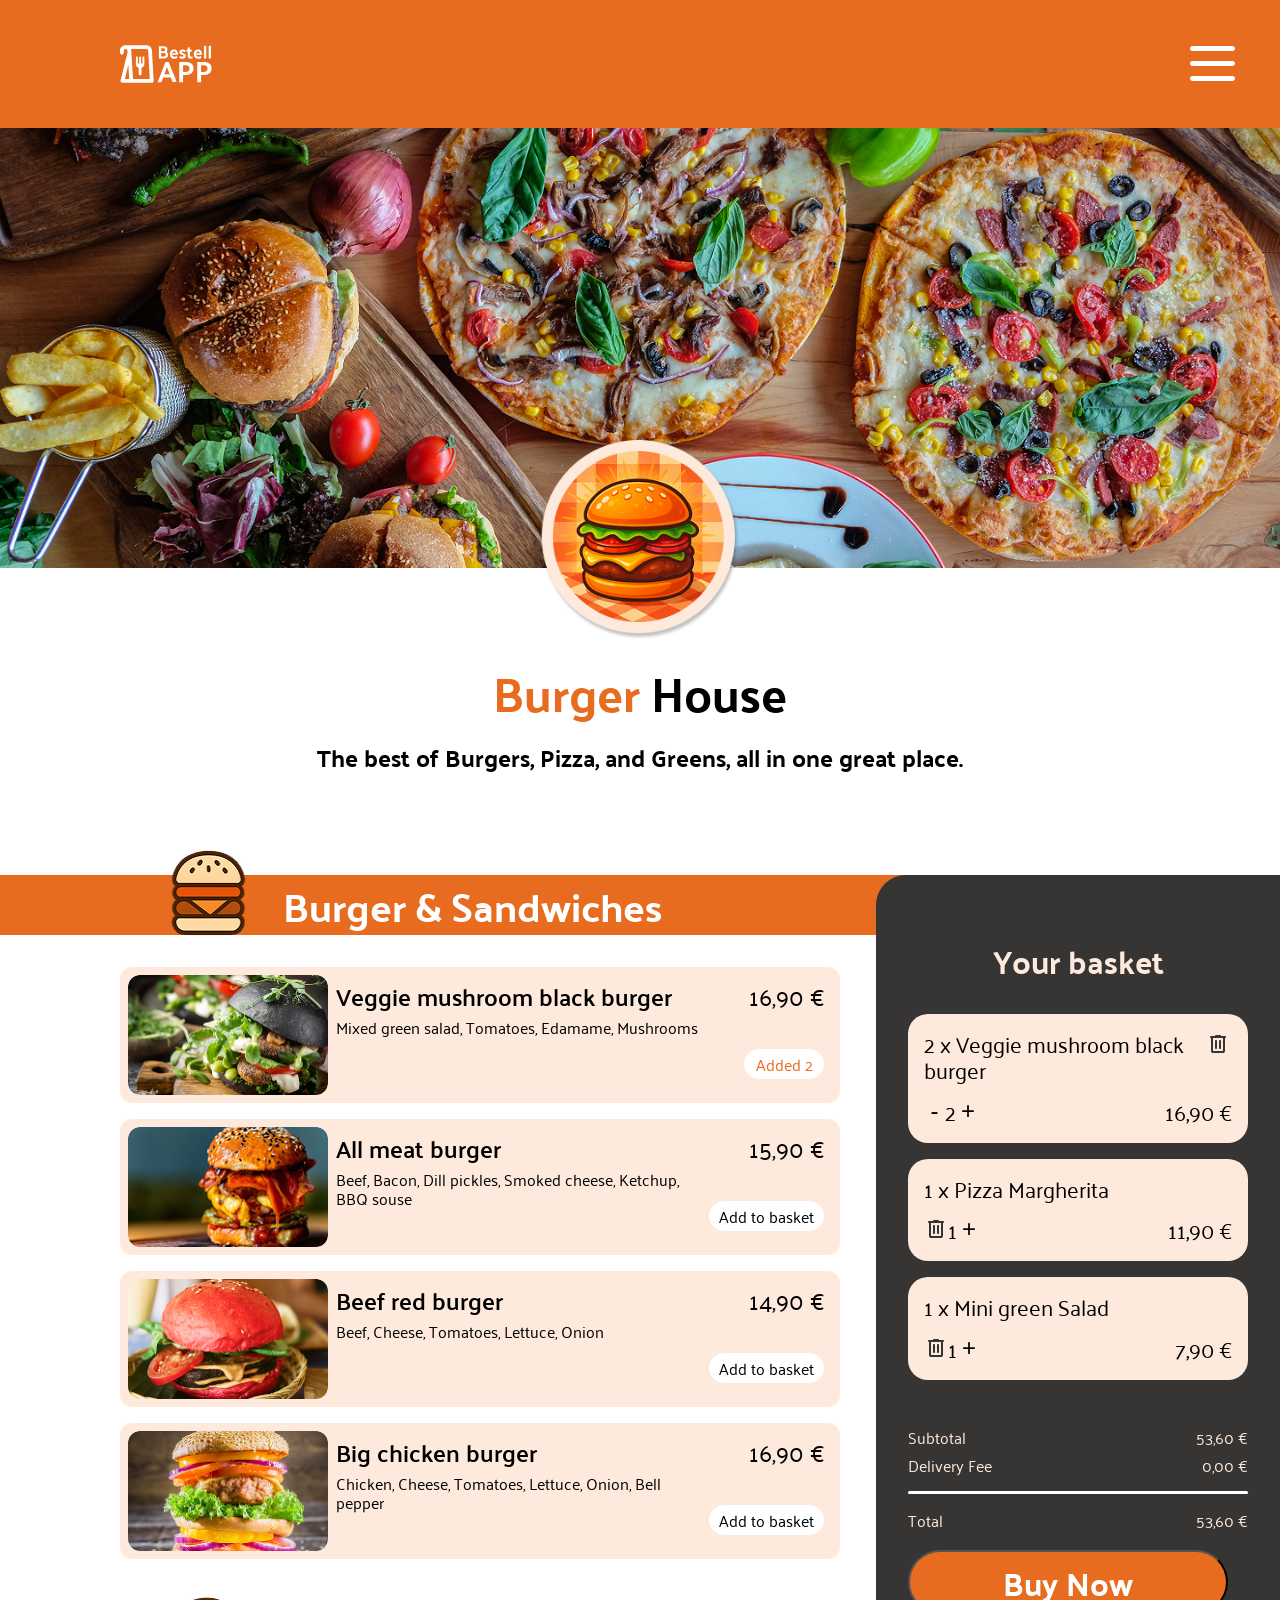
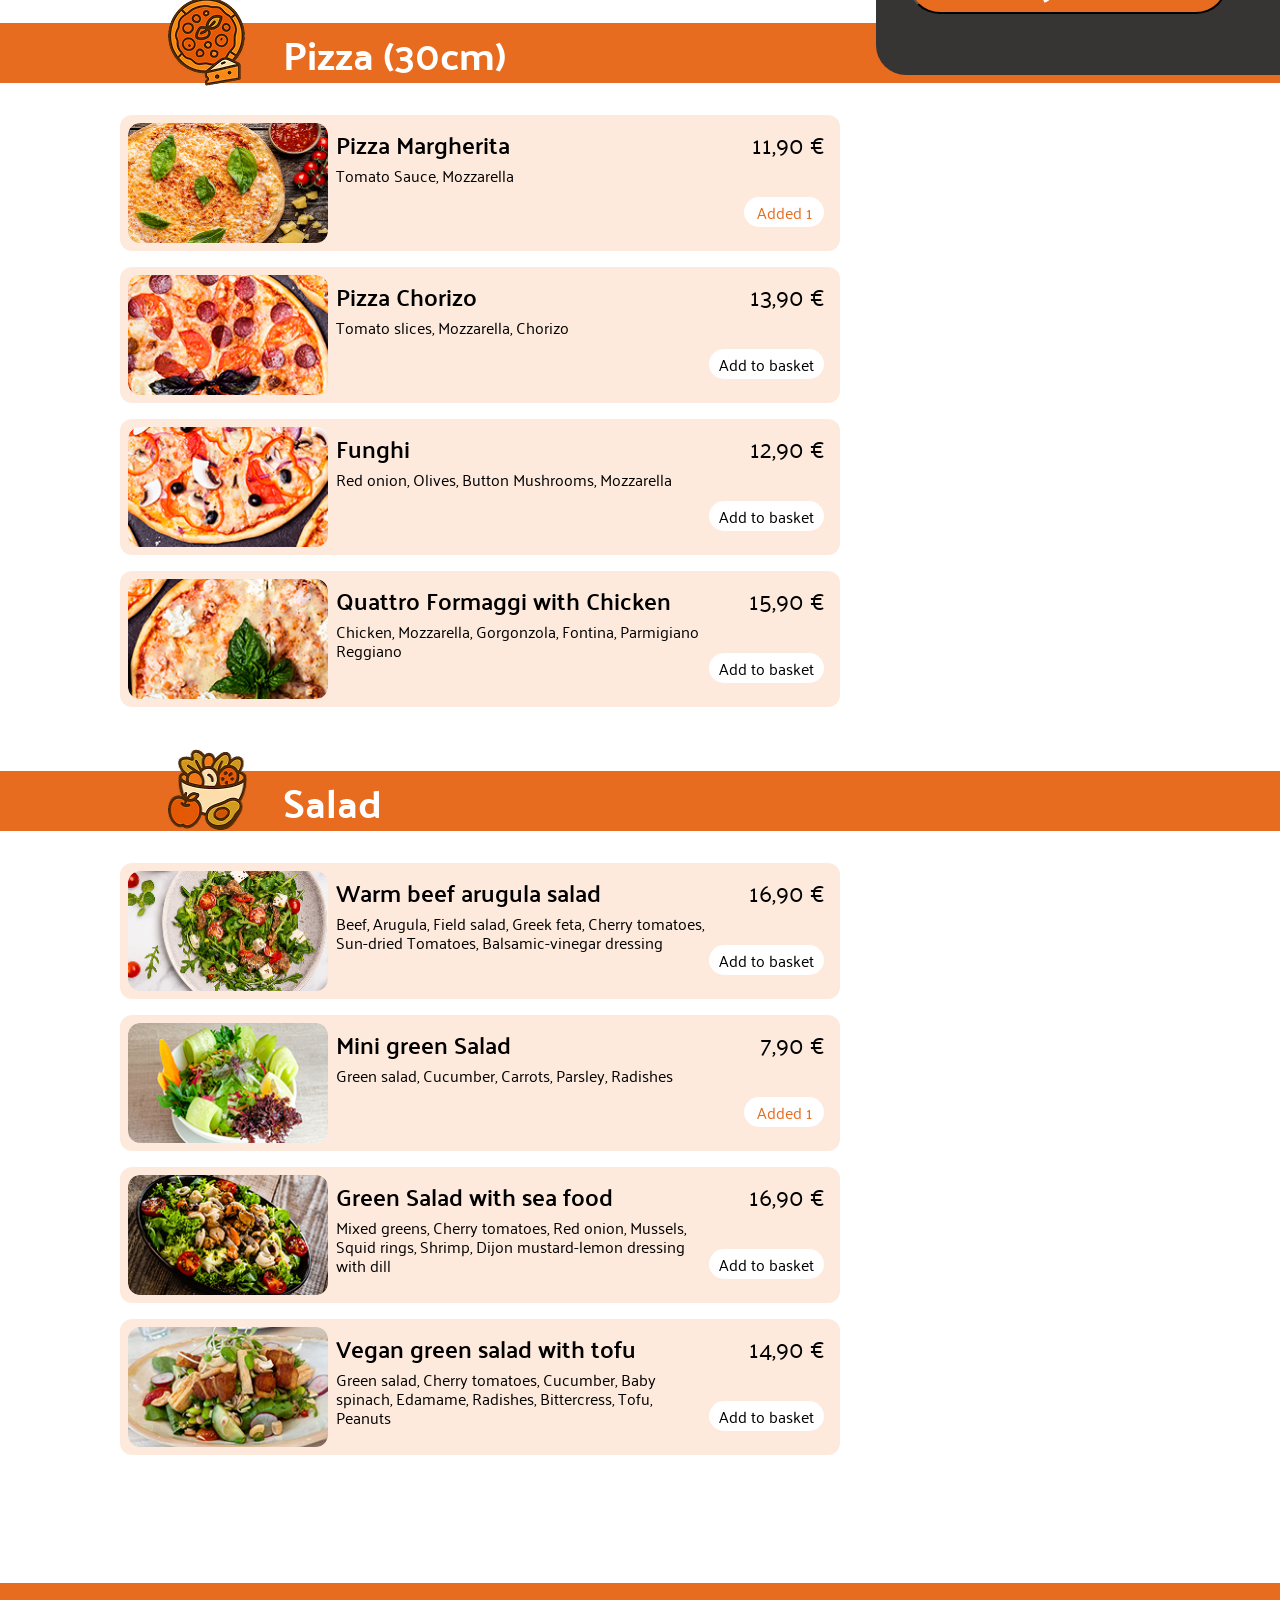
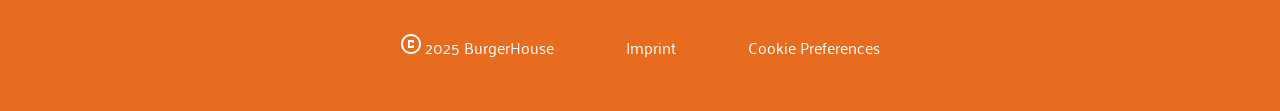
==== index.html @ 67111b9f "feat: add order confirmation button logic" ====
<!DOCTYPE html>
<html lang="de">

<head>
    <meta charset="UTF-8">
    <meta name="viewport" content="width=device-width, initial-scale=1.0">
    <title>Bestell App</title>
    <link rel="shortcut icon" href="./assets/icons/Logo 01.svg" type="image/x-icon">

    <link rel="stylesheet" href="./src/styles/fonts.css">
    <link rel="stylesheet" href="./src/styles/standart.css">
    <link rel="stylesheet" href="./src/styles/style.css">
    <link rel="stylesheet" href="./src/styles/header.css">
    <link rel="stylesheet" href="./src/styles/responsive.css">

    <script src="./src/scripts/script.js"></script>
    <script src="./src/scripts/templates.js"></script>
    <script src="./src/scripts/db.js"></script>
</head>

<body onload="init()">
    <header>
        <nav class="innerWidth">
            <img class="headerLogo" src="./assets/icons/Logo 02.svg" alt="logo_img">
            <button><img class="headerBurgerMenu" src="./assets/icons/burger_menu_icon.svg"
                    alt="burger_menu_icon"></button>
        </nav>
    </header>

    <main>
        <header class="restaurantInfo innerWidth">
            <div class="heroFrame">
                <img class="hero" src="./assets/imgs/burger_house_hero.png" alt="restaurant_info_background_img">
            </div>
            <img class="restaurantLogo" src="./assets/icons/burger_house_logo.png" alt="burger_house_logo_img">
            <div class="restaurantTitle">
                <h1><span class="titleHighlight">Burger</span> House</h1>
                <h2>The best of Burgers, Pizza, and Greens, all in one great place.</h2>
            </div>
        </header>

        <div class="stickyWrapper innerWidth">
            <section id="dishCategory" class="dishCategory">
            </section>

            <section id="basket" class="basket">
                <header>
                    <h2>Your basket</h2>
                </header>

                <div class="basketWrapper">
                    <section id="addedDishes" class="addedDishWrapper">

                    </section>

                    <footer class="priceWrapper">
                        <div class="subtitleRow">
                            <p>Subtotal</p>
                            <p id="subtotal">0,00€</p>
                        </div>
                        <div class="deliveryFeeRow">
                            <p>Delivery Fee</p>
                            <p id="deliveryFee">0,00€</p>
                        </div>
                        <div class="summaryLine"></div>
                        <div class="totalRow">
                            <p>Total</p>
                            <p id="total">0,00€</p>
                        </div>
                        <button class="buyNowBtn" onclick="openDialog()">Buy Now</button>
                    </footer>
                </div>
            </section>

            <section id="emptyBasket" class="emptyBasket">
                <button class="exampleOrderBtn" aria-label="Get example order" onclick="getExampleOrder()"><img src="./assets/icons/buttons/get_example_order.png" alt="get_example_order_icon"></button>
                <header>
                    <h2>Your basket</h2>
                </header>

                <p>Nothing here yet.<br>
                    Go ahead and choose something delicious!</p>

                <img src="./assets/icons/buttons/shopping_cart_default.svg" alt="shopping_cart_icon">
            </section>
        </div>

        <dialog aria-labelledby="dialogTitle" aria-describedby="dialogDescribtion" id="dialogId">
            <header>
                <button class="closeBtn" aria-label="Close button" onclick="closeDialog()"><img src="./assets/icons/buttons/close.svg" alt="close_icon"></button>
            </header>

            <section>
                <img src="./assets/icons/order_confirmed_icon.png" alt="order_confirmed_icon">
                <h2 id="dialogTitle">
                    Order confirmed!
                </h2>
                <h3 id="dialogDescribtion">Your food is on the way!</h3>
            </section>
        </dialog>

    </main>



    <footer class="pageFooter">
        <a href="#"><img src="./assets/icons/copyright.svg" alt="copyright_icon"> 2025 BurgerHouse</a>
        <a href="./src/legal/imprint.html" target="_blank">Imprint</a>
        <a href="./src/legal/cookies.html" target="_blank">Cookie Preferences</a>
    </footer>
</body>

</html>
---- src/styles/fonts.css ----
@font-face {
    font-family: "Palanquin-Regular";
    src: url("../../assets/fonts/Palanquin/Palanquin-Regular.ttf") format("truetype");
    font-weight: 100 900;
    font-style: normal;
}
@font-face {
    font-family: "Palanquin-SemiBold";
    src: url("../../assets/fonts/Palanquin/Palanquin-SemiBold.ttf") format("truetype");
    font-weight: 100 900;
    font-style: normal;
}
@font-face {
    font-family: "Palanquin-Bold";
    src: url("../../assets/fonts/Palanquin/Palanquin-Bold.ttf") format("truetype");
    font-weight: 100 900;
    font-style: normal;
}
@font-face {
    font-family: "PalanquinDark-Regular";
    src: url("../../assets/fonts/Palanquin_Dark/PalanquinDark-Regular.ttf") format("truetype");
    font-weight: 100 900;
    font-style: normal;
}
---- src/styles/standart.css ----
* {
    box-sizing: border-box;
    margin: 0;
}

body{
    background-color: white;
    color: black;

    font-family: "Palanquin-Regular";
}

html {
    scroll-behavior: smooth;
}

main {
    display: flex;
    flex-direction: column;
    min-height: 100dvh; 
}
article{
    flex: 1;
}
---- src/styles/style.css ----
/* Restaurant Info: */
/* ------------------------------------------ */
.restaurantInfo {
    display: flex;
    flex-direction: column;
    justify-content: center;
    align-items: center;
    margin-bottom: -32px;
}

.hero {
    width: 100%;
    height: 100%;

    object-fit: cover;
    object-position: bottom center;
}

.heroFrame {
    height: 440px;
    width: 100%;
    overflow: hidden;
}

.restaurantLogo {
    width: 200px;
    height: 200px;

    position: absolute;
    left: 50%;
    transform: translateX(-50%);
    top: 440px;
}

.restaurantTitle {
    display: flex;
    flex-direction: column;
    justify-content: center;
    align-items: center;

    margin-top: 80px;
}

.titleHighlight {
    color: #E76C1F;
}

.restaurantInfo h1 {
    font-family: "PalanquinDark-Regular";
    font-weight: 700;
    font-style: bold;
    font-size: 48px;
}

.restaurantInfo h2 {
    font-family: "PalanquinDark-Regular";
    font-weight: 700;
    font-style: bold;
    font-size: 24px;
}

/* ------------------------------------------ */



/* Category with Dishes: */
/* ------------------------------------------ */
.catBanner {
    height: 60px;
    position: relative;
}

.catIcon {
    width: 81px;
    height: 91px;

    position: absolute;
    bottom: -4px;
    left: 167px;
}

.catTitle {
    font-family: "Palanquin-Bold";
    font-size: 40px;
    font-weight: 700;
    color: white;
    margin: 0;
    padding: 0;
    margin-left: 283px;
}

.catTitleWrapper {
    background-color: #E76C1F;
    width: 100%;
    height: 60px;
    display: flex;
    align-items: center;
    margin-top: 64px;
}

.bannerWrapper {
    position: relative;
}

.bannerBackground {
    position: absolute;
    width: 100vw;
    height: 100%;
    top: 0;
    left: 0;
    background-color: #E76C1F;
    z-index: -1;
    margin-left: calc((100vw - 1440px) * -1);
    width: calc(100vw + calc((100vw - 1440px) / 2));
}

/* ------------------------------------------ */



/* Sticky Wrapper: */
/* ------------------------------------------ */
.stickyWrapper {
    display: flex;
    justify-content: space-between;
    min-height: fit-content;
    gap: 36px;

    margin-top: 64px;
}

/* ------------------------------------------ */



/* Dish: */
/* ------------------------------------------ */
.dishes {
    width: calc(100% -435px);
    margin-top: 32px;
    margin-left: 120px;
}

.dish {
    display: flex;
    flex-direction: row;
    justify-content: flex-start;
    align-items: flex-start;

    margin-top: 16px;
    width: 720px;
    padding: 8px;
    border-radius: 12px;
    background-color: #FDEADC;
}

.dish>img {
    width: 200px;
    height: 120px;
    border-radius: 12px;

}

.dishTextWrapper {
    display: flex;
    justify-content: space-between;
    width: 100%;
    height: 120px;
    padding: 0px 8px;
}

.dishInteraction {
    display: flex;
    flex-direction: column;
    align-items: flex-end;
    justify-content: space-between;
}

.addBtn {
    height: 30px;
    width: 115px;
    border-radius: 20px;
    border: none;
    margin-bottom: 16px;
    background-color: #FFFFFF;

    font-family: "Palanquin-Regular";
    font-weight: 600;
    font-size: 16px;
}

.addBtn:hover {
    color: #E76C1F;
}

#deleteIconImg:active {
    src: "./assets/icons/buttons/delete_active.svg";
}

.addedBtn {
    height: 30px;
    width: 80px;
    border-radius: 20px;
    border: none;
    margin-bottom: 16px;
    background-color: #FFFFFF;
    color: #E76C1F;

    font-family: "Palanquin-Regular";
    font-weight: 600;
    font-size: 16px;
}

.dishInteraction>p {
    font-family: "Palanquin-Regular";
    font-size: 24px;
}

.dishText>h3 {
    font-family: "Palanquin-SemiBold";
    font-size: 24px;
    font-weight: 600;
}

.dishText>h4 {
    line-height: 1.2;
    font-family: "Palanquin-Regular";
    font-size: 16px;
    font-weight: 500;
}

/* ------------------------------------------ */



/* Footer: */
/* ------------------------------------------ */
.pageFooter {
    display: flex;
    flex-direction: row;
    justify-content: center;
    align-items: center;

    background-color: #E76C1F;
    height: 128px;
    width: 100%;
    margin-top: 128px;
    gap: 72px;
}

footer>a {
    color: white;
    text-decoration: none;
}

/* ------------------------------------------ */



/* Basket: */
/* ------------------------------------------ */
.basket,
.emptyBasket {
    display: flex;
    flex-direction: column;
    justify-content: flex-start;
    align-items: center;

    width: 435px;
    height: 800px;
    background-color: #363534;
    color: #FDEADC;

    position: sticky;
    top: 0px;
    margin-top: 64px;

    border-top-left-radius: 30px;
    border-bottom-left-radius: 30px;

}

.basket h2,
.emptyBasket h2 {
    Color: #FDEADC;
    font-family: "Palanquin-Bold";
    font-size: 32px;
    margin-top: 56px;
    margin-bottom: 24px;
}

.addedDish {
    display: flex;
    flex-direction: column;
    justify-content: center;
    align-items: flex-start;

    background-color: #FDEADC;
    color: black;
    border-radius: 20px;
    width: 340px;
    min-height: fit-content;
    padding-left: 16px;

    font-size: 22px;
    gap: 8px;
}

.addedDish>p {
    padding-top: 16px;
    padding-right: 16px;
    line-height: 1.2;

    font-weight: 700;
}

.firstRowWrapper>p {
    padding-top: 16px;
    padding-right: 16px;
    line-height: 1.2;

    font-weight: 700;
}

.rowWrapper {
    display: flex;
    flex-direction: row;
    justify-content: space-between;
    align-items: center;

    width: 100%;
    padding-right: 16px;
    padding-bottom: 12px;
}

.addedDish img {
    width: 24px;
    height: 24px;
}

.addedDish button {
    display: flex;
    justify-content: center;
    align-items: center;
    text-align: center;

    background-color: #FDEADC;
    font-size: 24px;
    width: 24px;
    height: 24px;
    border: none;
}

.addRemoveBtn {
    display: flex;
    justify-content: space-between;
    align-items: center;
    text-align: center;

    background-color: #FDEADC;
    width: 56px;
}

.addedDishWrapper {
    display: flex;
    height: 380px;
    gap: 16px;
    flex-direction: column;
    margin-top: 0;
    margin-bottom: 0;

    overflow-y: scroll;
    scrollbar-width: thin;
    scrollbar-color: #E7C3AD #363534;
}

.priceWrapper {
    display: flex;
    flex-direction: column;
    justify-content: flex-end;

    height: 200px;
    width: 100%;
}

.summaryLine {
    border: none;
    height: 3px;
    width: 100%;
    background-color: white;
    border-radius: 999px;
    margin: 12px 0px;
}

.basketWrapper {
    display: flex;
    flex-direction: column;
    justify-content: space-between;
    align-items: center;
    height: 600px;
}

.buyNowBtn {
    background-color: #E76C1F;
    height: 64px;
    width: 320px;
    border-radius: 60px;
    color: white;

    font-family: "Palanquin-Bold";
    font-size: 32px;

    margin-top: 16px;
}

.subtitleRow,
.deliveryFeeRow,
.totalRow {
    display: flex;
    flex-direction: row;
    justify-content: space-between;
    align-items: center;
    width: 100%;
}

.firstRowWrapper {
    display: flex;
}

.firstRowWrapper :last-child {
    margin-top: 12px;
    margin-right: 12px;
}

.emptyBasket {
    display: flex;
    flex-direction: column;
    align-items: center;
    justify-content: flex-start;


    display: none;
}

.emptyBasket p {
    font-size: 24px;
    text-align: center;
    margin-top: 8px;
    line-height: 1.2;
}

.emptyBasket img {
    width: 130px;
    height: 130px;
    margin-top: 64px;
}

.exampleOrderBtn {
    position: absolute;
    top: 24px;
    left: 24px;
    display: flex;
    justify-content: center;
    align-items: center;
    width: 40px;
    height: 40px;
    padding: 0;
    background-color: transparent;
    border: none;
    outline: none;
}
.exampleOrderBtn > img{
    width: 32px;
    height: 32px;
    margin-top: -8px;
}

/* ------------------------------------------ */



/* Dialog: */
/* ------------------------------------------ */
dialog {
    position: fixed;
    top: 50%;
    left: 50%;
    transform: translate(-50%, -50%);
    
    border-radius: 30px;
    height: 320px;
    width: 420px;

    color: #FDEADC; 
    background-color: #363534;    

    border: none; 
    outline: none; 
}
dialog h2{
    font-family: "Palanquin-Bold";
    font-size: 42px;
    font-weight: 700;
    margin-bottom: -16px;
}
dialog h3{
    font-family: "Palanquin-Bold";
    font-size: 30px;
    font-weight: 700;
}
dialog img{
    width: 80px;
    height: 57px;
}
.closeBtn {
    position: absolute;
    top: 24px;
    right: 24px;
    display: flex;
    justify-content: center;
    align-items: center;
    width: 40px;
    height: 40px;
    padding: 0;
    background-color: transparent;
    border: none;
    outline: none;
}
.closeBtn > img{
    width: 16px;
    height: 16px;
}

dialog[open] {
    display: flex; 
    flex-direction: column;
    justify-content: center;
    align-items: center;
}
dialog[open] > section {
    display: flex; 
    flex-direction: column;
    justify-content: center;
    align-items: center;
}


/* ------------------------------------------ */
---- src/styles/header.css ----
/* Header */
/* --------------------------------------------------- */
.headerBurgerMenu{
    height: 60px;
    width: 60px;
    background-color: #E76C1F;
}

.headerLogo{
    height: 38px;
    width: 92px;
    margin-left: 120px;
}

nav {
    background-color: #E76C1F;
    display: flex; 
    justify-content: space-between;
    align-items: center;

    min-height: 128px;
}
nav > button{
    background-color: #E76C1F;
    border: none;
    margin-right: 32px;
    display: flex;
    align-items: center;
    justify-content: center;
}
/* --------------------------------------------------- */
---- src/styles/responsive.css ----
@media screen and (min-width: 1440px) {
    * {
        margin: 0px;
    }

    .innerWidth {
        padding-left: max(calc(50% - 720px), 0px);
        padding-right: max(calc(50% - 720px), 0px);
    }
}

@media screen and (min-width: 1441px) {
    .basket, .emptyBasket {
        border-top-right-radius: 30px;
        border-bottom-right-radius: 30px;
    }
}
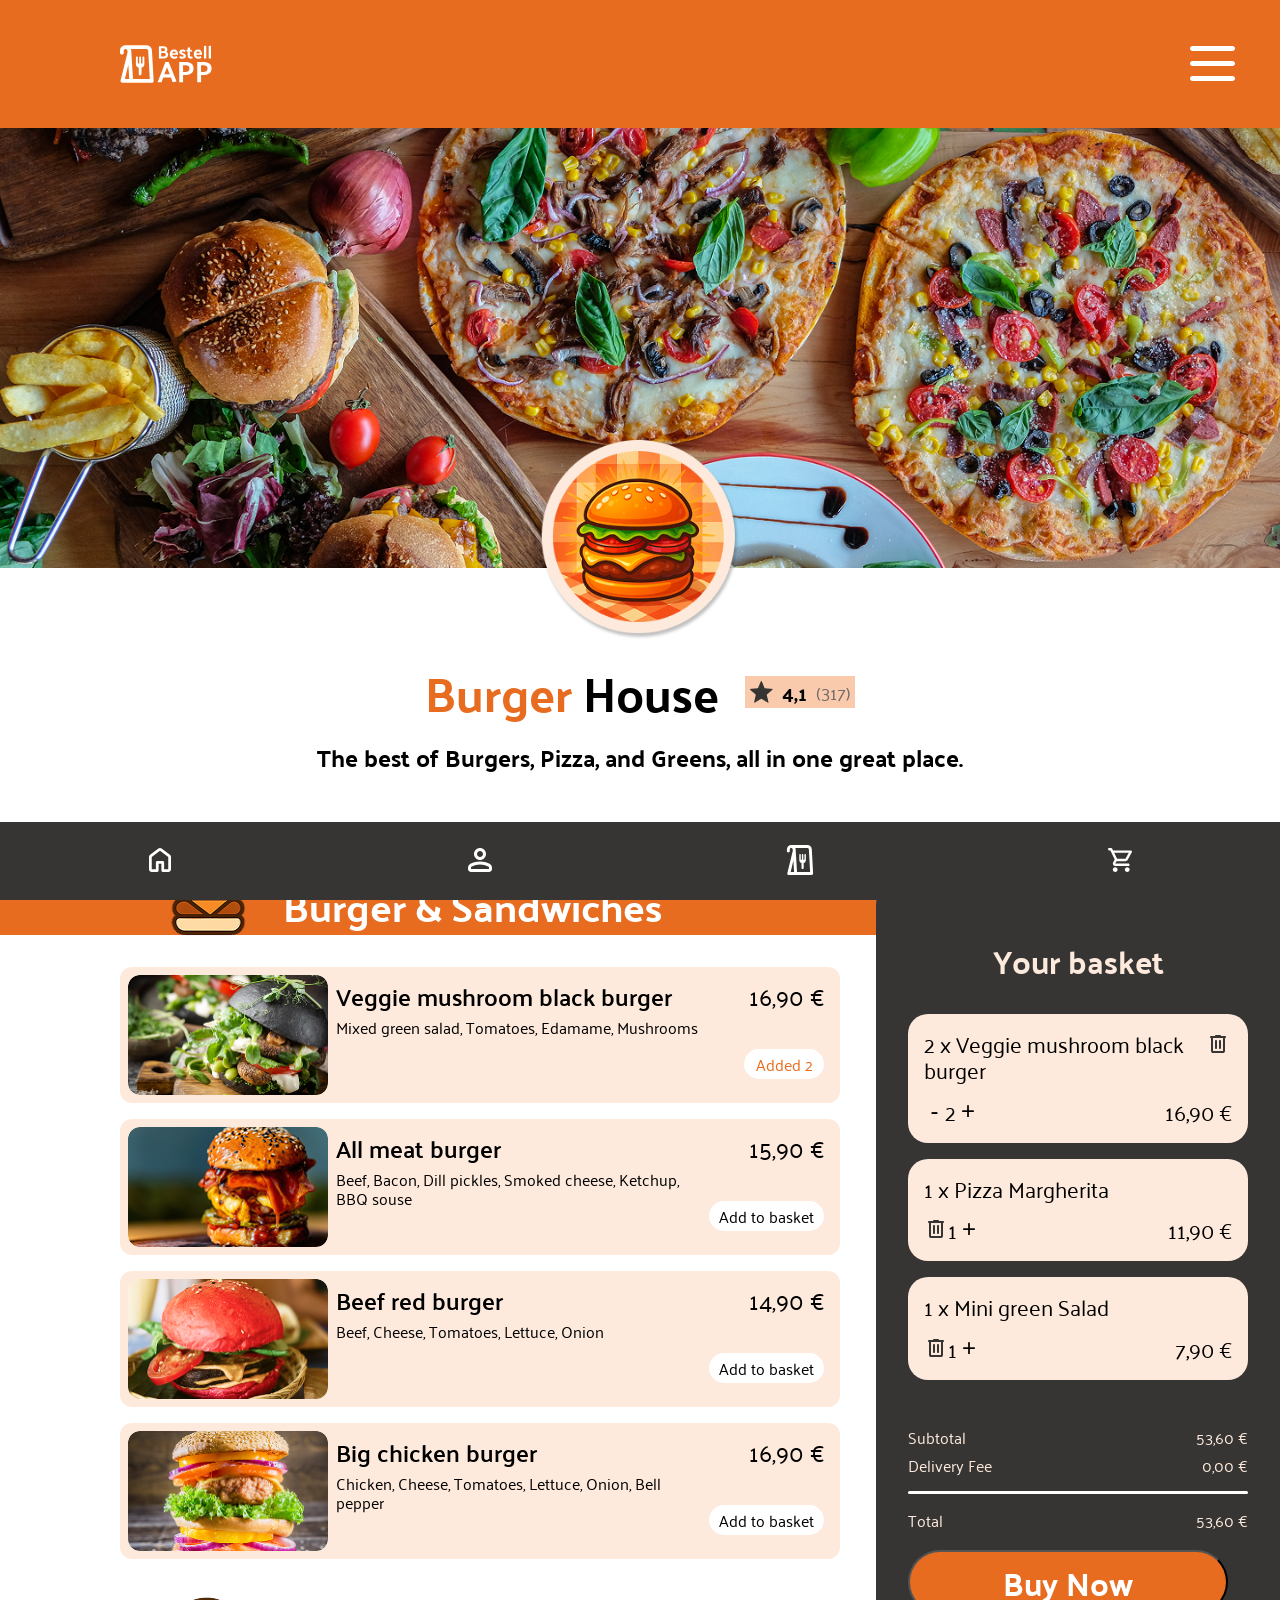
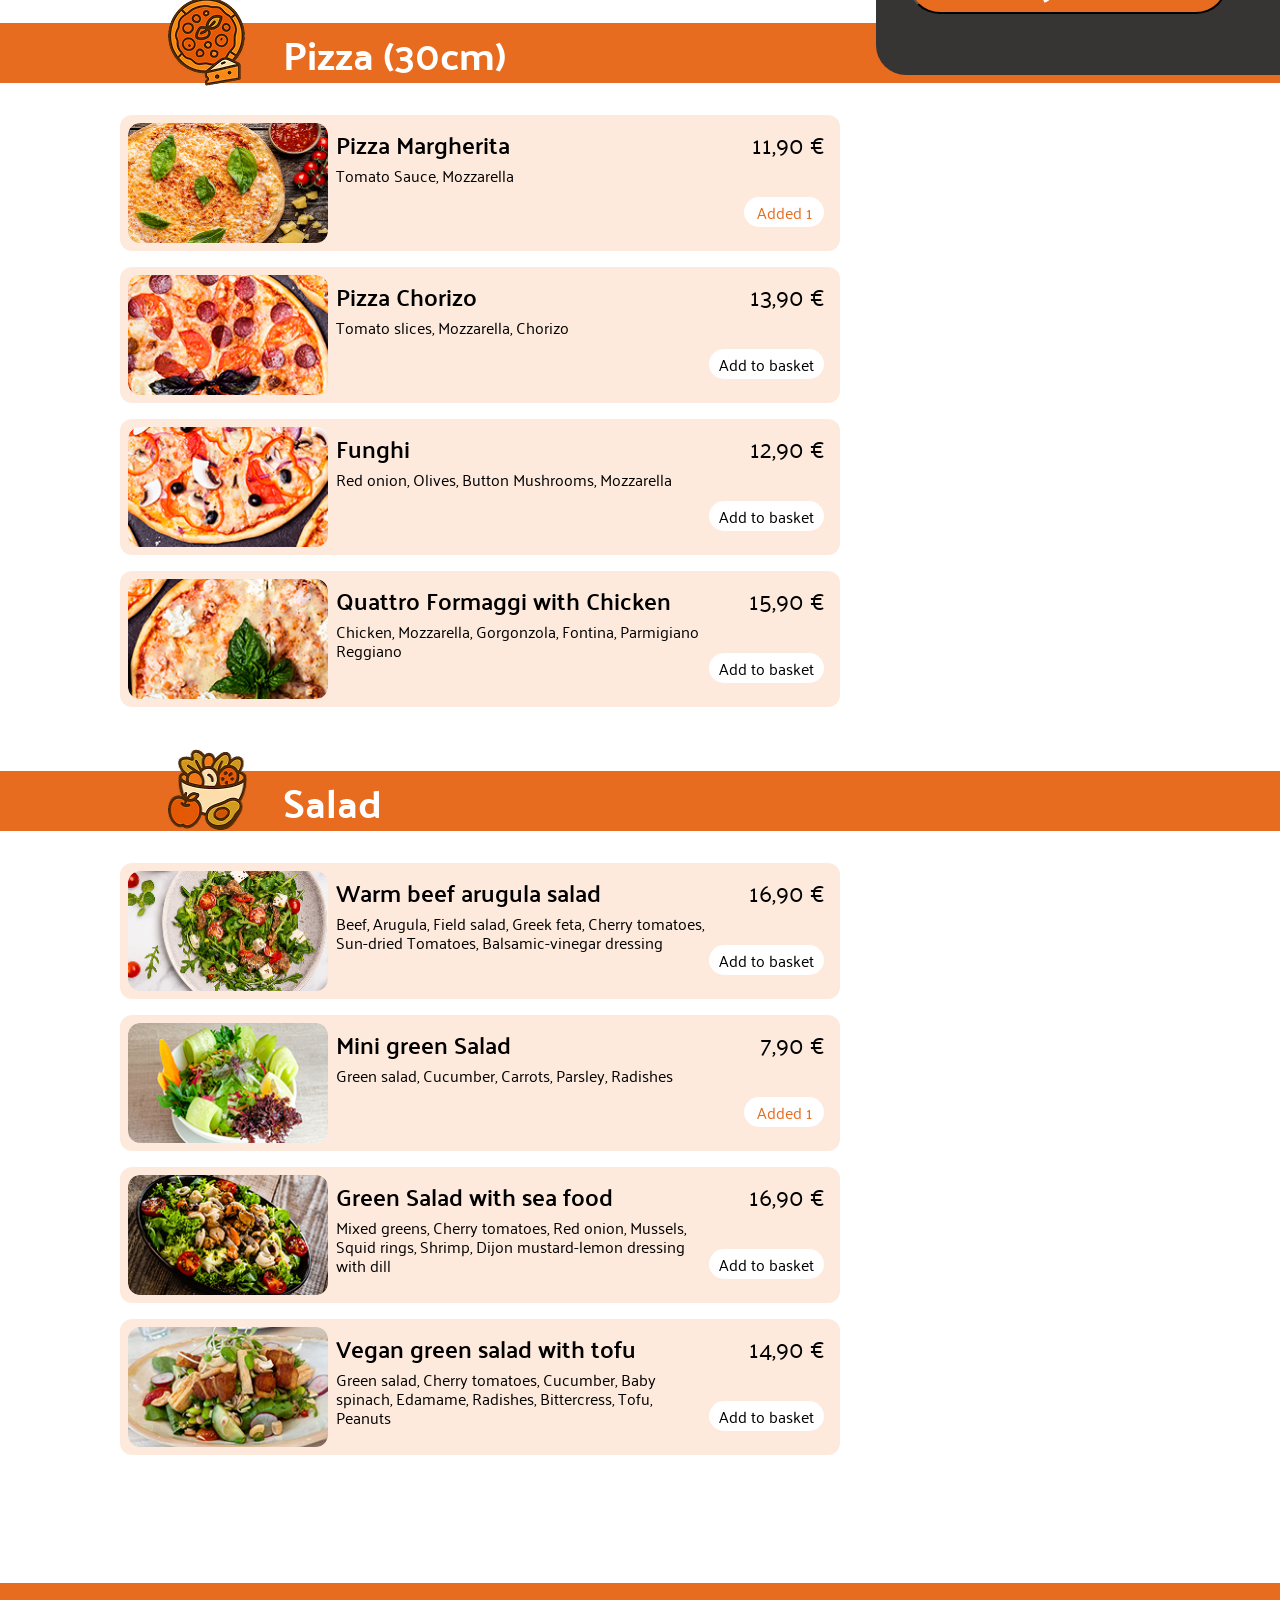
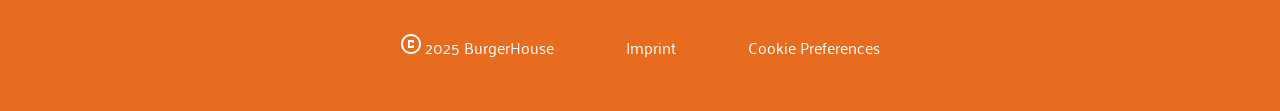
==== commit 336c40f6: "feat: add mobile styling" ====
--- a/index.html
+++ b/index.html
@@ -11,11 +11,14 @@
     <link rel="stylesheet" href="./src/styles/standart.css">
     <link rel="stylesheet" href="./src/styles/style.css">
     <link rel="stylesheet" href="./src/styles/header.css">
+    <link rel="stylesheet" href="./src/styles/basket.css">
     <link rel="stylesheet" href="./src/styles/responsive.css">
 
     <script src="./src/scripts/script.js"></script>
+    <script src="./src/scripts/basket.js"></script>
+    <script src="./src/scripts/db.js"></script>
     <script src="./src/scripts/templates.js"></script>
-    <script src="./src/scripts/db.js"></script>
+    <script src="./src/scripts/local_storage.js"></script>
 </head>
 
 <body onload="init()">
@@ -34,7 +37,12 @@
             </div>
             <img class="restaurantLogo" src="./assets/icons/burger_house_logo.png" alt="burger_house_logo_img">
             <div class="restaurantTitle">
-                <h1><span class="titleHighlight">Burger</span> House</h1>
+                <div class="titleWrapper">
+                    <h1><span class="titleHighlight">Burger</span> House</h1>
+                    <div class="reviews">
+                        <img src="./assets/icons/review_star.png" alt="review_star_icon"><span class="reviewRating"> 4,1</span><span class="reviewAmount"> (317)</span>
+                    </div>
+                </div>
                 <h2>The best of Burgers, Pizza, and Greens, all in one great place.</h2>
             </div>
         </header>
@@ -81,7 +89,7 @@
                 <p>Nothing here yet.<br>
                     Go ahead and choose something delicious!</p>
 
-                <img src="./assets/icons/buttons/shopping_cart_default.svg" alt="shopping_cart_icon">
+                <img src="./assets/icons/buttons/empty_basket.png" alt="shopping_cart_icon">
             </section>
         </div>
 
@@ -108,6 +116,17 @@
         <a href="./src/legal/imprint.html" target="_blank">Imprint</a>
         <a href="./src/legal/cookies.html" target="_blank">Cookie Preferences</a>
     </footer>
+    <footer class="mobilePageFooter">
+        <a href="./src/legal/imprint.html" target="_blank">Imprint</a>
+        <a href="./src/legal/cookies.html" target="_blank">Cookie Preferences</a>
+        <a class="companyFooter" href="#"><img src="./assets/icons/copyright.svg" alt="copyright_icon"> 2025 BurgerHouse</a>
+    </footer>
+    <footer class="mobileBottomNav">
+        <button><img src="./assets/icons/buttons/home_btn_default.svg" alt=""></button>
+        <button><img src="./assets/icons/buttons/profile_default.svg" alt=""></button>
+        <button><img src="./assets/icons/buttons/takeout_dining_2.svg" alt=""></button>
+        <button><img src="./assets/icons/buttons/shopping_cart_default.svg" alt=""></button>
+    </footer>
 </body>
 
 </html>
--- a/src/styles/style.css
+++ b/src/styles/style.css
@@ -59,6 +59,36 @@
     font-size: 24px;
 }
 
+.titleWrapper {
+    display: flex;
+    flex-direction: row;
+    justify-content: center;
+    align-items: center;
+
+    gap: 26px;
+}
+
+.reviews {
+    display: flex;
+    justify-content: space-around;
+    align-items: center;
+
+    width: 110px;
+    height: 32px;
+
+    background-color: #FACAAC;
+}
+
+.reviewRating {
+    font-family: "PalanquinDark-Regular";
+    font-size: 20px;
+}
+
+.reviewAmount {
+    font-size: 18px;
+    color: #726D6D;
+}
+
 /* ------------------------------------------ */
 
 
@@ -79,7 +109,7 @@
     left: 167px;
 }
 
-.catTitle {
+.catTitle, .catMobileTitle {
     font-family: "Palanquin-Bold";
     font-size: 40px;
     font-weight: 700;
@@ -114,6 +144,10 @@
     width: calc(100vw + calc((100vw - 1440px) / 2));
 }
 
+.catMobileTitle{
+    display: none;
+}
+
 /* ------------------------------------------ */
 
 
@@ -136,7 +170,7 @@
 /* Dish: */
 /* ------------------------------------------ */
 .dishes {
-    width: calc(100% -435px);
+    width: calc(100% - 435px);
     margin-top: 32px;
     margin-left: 120px;
 }
@@ -235,7 +269,7 @@
 
 /* Footer: */
 /* ------------------------------------------ */
-.pageFooter {
+.pageFooter, .mobilePageFooter {
     display: flex;
     flex-direction: row;
     justify-content: center;
@@ -253,212 +287,88 @@
     text-decoration: none;
 }
 
-/* ------------------------------------------ */
-
-
-
-/* Basket: */
-/* ------------------------------------------ */
-.basket,
-.emptyBasket {
-    display: flex;
-    flex-direction: column;
-    justify-content: flex-start;
-    align-items: center;
-
-    width: 435px;
-    height: 800px;
+.mobilePageFooter{
+    display: none;
+}
+
+.companyFooter{
+    display: flex;
+    justify-content: center;
+    align-items: center;
+    gap: 6px;
+}
+/* ------------------------------------------ */
+
+
+
+/* Mobile Navigation: */
+/* ------------------------------------------ */
+.mobileBottomNav {
+    position: fixed;
+    left: 0;
+    bottom: 0;
+    width: 100%;
+    height: 78px;
+    display: flex;
+    justify-content: space-around;
+    align-items: center;
     background-color: #363534;
+}
+
+.mobileBottomNav img, .mobileBottomNav button{
+    background-color: #363534;
+    border: none;
+}
+
+.mobileBottomNav img{
+    width: 30px;
+    height: 30px;
+}
+
+
+/* ------------------------------------------ */
+
+/* Dialog: */
+/* ------------------------------------------ */
+dialog {
+    position: fixed;
+    top: 50%;
+    left: 50%;
+    transform: translate(-50%, -50%);
+
+    border-radius: 30px;
+    height: 320px;
+    width: 420px;
+
     color: #FDEADC;
-
-    position: sticky;
-    top: 0px;
-    margin-top: 64px;
-
-    border-top-left-radius: 30px;
-    border-bottom-left-radius: 30px;
-
-}
-
-.basket h2,
-.emptyBasket h2 {
-    Color: #FDEADC;
+    background-color: #363534;
+
+    border: none;
+    outline: none;
+}
+
+dialog h2 {
     font-family: "Palanquin-Bold";
-    font-size: 32px;
-    margin-top: 56px;
-    margin-bottom: 24px;
-}
-
-.addedDish {
-    display: flex;
-    flex-direction: column;
-    justify-content: center;
-    align-items: flex-start;
-
-    background-color: #FDEADC;
-    color: black;
-    border-radius: 20px;
-    width: 340px;
-    min-height: fit-content;
-    padding-left: 16px;
-
-    font-size: 22px;
-    gap: 8px;
-}
-
-.addedDish>p {
-    padding-top: 16px;
-    padding-right: 16px;
-    line-height: 1.2;
-
+    font-size: 42px;
     font-weight: 700;
-}
-
-.firstRowWrapper>p {
-    padding-top: 16px;
-    padding-right: 16px;
-    line-height: 1.2;
-
+    margin-bottom: -16px;
+}
+
+dialog h3 {
+    font-family: "Palanquin-Bold";
+    font-size: 30px;
     font-weight: 700;
 }
 
-.rowWrapper {
-    display: flex;
-    flex-direction: row;
-    justify-content: space-between;
-    align-items: center;
-
-    width: 100%;
-    padding-right: 16px;
-    padding-bottom: 12px;
-}
-
-.addedDish img {
-    width: 24px;
-    height: 24px;
-}
-
-.addedDish button {
-    display: flex;
-    justify-content: center;
-    align-items: center;
-    text-align: center;
-
-    background-color: #FDEADC;
-    font-size: 24px;
-    width: 24px;
-    height: 24px;
-    border: none;
-}
-
-.addRemoveBtn {
-    display: flex;
-    justify-content: space-between;
-    align-items: center;
-    text-align: center;
-
-    background-color: #FDEADC;
-    width: 56px;
-}
-
-.addedDishWrapper {
-    display: flex;
-    height: 380px;
-    gap: 16px;
-    flex-direction: column;
-    margin-top: 0;
-    margin-bottom: 0;
-
-    overflow-y: scroll;
-    scrollbar-width: thin;
-    scrollbar-color: #E7C3AD #363534;
-}
-
-.priceWrapper {
-    display: flex;
-    flex-direction: column;
-    justify-content: flex-end;
-
-    height: 200px;
-    width: 100%;
-}
-
-.summaryLine {
-    border: none;
-    height: 3px;
-    width: 100%;
-    background-color: white;
-    border-radius: 999px;
-    margin: 12px 0px;
-}
-
-.basketWrapper {
-    display: flex;
-    flex-direction: column;
-    justify-content: space-between;
-    align-items: center;
-    height: 600px;
-}
-
-.buyNowBtn {
-    background-color: #E76C1F;
-    height: 64px;
-    width: 320px;
-    border-radius: 60px;
-    color: white;
-
-    font-family: "Palanquin-Bold";
-    font-size: 32px;
-
-    margin-top: 16px;
-}
-
-.subtitleRow,
-.deliveryFeeRow,
-.totalRow {
-    display: flex;
-    flex-direction: row;
-    justify-content: space-between;
-    align-items: center;
-    width: 100%;
-}
-
-.firstRowWrapper {
-    display: flex;
-}
-
-.firstRowWrapper :last-child {
-    margin-top: 12px;
-    margin-right: 12px;
-}
-
-.emptyBasket {
-    display: flex;
-    flex-direction: column;
-    align-items: center;
-    justify-content: flex-start;
-
-
-    display: none;
-}
-
-.emptyBasket p {
-    font-size: 24px;
-    text-align: center;
-    margin-top: 8px;
-    line-height: 1.2;
-}
-
-.emptyBasket img {
-    width: 130px;
-    height: 130px;
-    margin-top: 64px;
-}
-
-.exampleOrderBtn {
+dialog img {
+    width: 80px;
+    height: 57px;
+}
+
+.closeBtn {
     position: absolute;
     top: 24px;
-    left: 24px;
+    right: 24px;
     display: flex;
     justify-content: center;
     align-items: center;
@@ -469,80 +379,24 @@
     border: none;
     outline: none;
 }
-.exampleOrderBtn > img{
-    width: 32px;
-    height: 32px;
-    margin-top: -8px;
-}
-
-/* ------------------------------------------ */
-
-
-
-/* Dialog: */
-/* ------------------------------------------ */
-dialog {
-    position: fixed;
-    top: 50%;
-    left: 50%;
-    transform: translate(-50%, -50%);
-    
-    border-radius: 30px;
-    height: 320px;
-    width: 420px;
-
-    color: #FDEADC; 
-    background-color: #363534;    
-
-    border: none; 
-    outline: none; 
-}
-dialog h2{
-    font-family: "Palanquin-Bold";
-    font-size: 42px;
-    font-weight: 700;
-    margin-bottom: -16px;
-}
-dialog h3{
-    font-family: "Palanquin-Bold";
-    font-size: 30px;
-    font-weight: 700;
-}
-dialog img{
-    width: 80px;
-    height: 57px;
-}
-.closeBtn {
-    position: absolute;
-    top: 24px;
-    right: 24px;
-    display: flex;
-    justify-content: center;
-    align-items: center;
-    width: 40px;
-    height: 40px;
-    padding: 0;
-    background-color: transparent;
-    border: none;
-    outline: none;
-}
-.closeBtn > img{
+
+.closeBtn>img {
     width: 16px;
     height: 16px;
 }
 
 dialog[open] {
-    display: flex; 
+    display: flex;
     flex-direction: column;
     justify-content: center;
     align-items: center;
 }
-dialog[open] > section {
-    display: flex; 
+
+dialog[open]>section {
+    display: flex;
     flex-direction: column;
     justify-content: center;
     align-items: center;
 }
 
-
 /* ------------------------------------------ */
--- a/src/styles/basket.css
+++ b/src/styles/basket.css
@@ -0,0 +1,228 @@
+/* Basket: */
+/* ------------------------------------------ */
+.basket,
+.emptyBasket {
+    display: flex;
+    flex-direction: column;
+    justify-content: flex-start;
+    align-items: center;
+
+    width: 435px;
+    height: 800px;
+    background-color: #363534;
+    color: #FDEADC;
+
+    position: sticky;
+    top: 0px;
+    margin-top: 64px;
+
+    border-top-left-radius: 30px;
+    border-bottom-left-radius: 30px;
+
+}
+
+.basket h2,
+.emptyBasket h2 {
+    Color: #FDEADC;
+    font-family: "Palanquin-Bold";
+    font-size: 32px;
+    margin-top: 56px;
+    margin-bottom: 24px;
+}
+
+.addedDish {
+    display: flex;
+    flex-direction: column;
+    justify-content: center;
+    align-items: flex-start;
+
+    background-color: #FDEADC;
+    color: black;
+    border-radius: 20px;
+    width: 340px;
+    min-height: fit-content;
+    padding-left: 16px;
+
+    font-size: 22px;
+    gap: 8px;
+}
+
+.addedDish>p {
+    padding-top: 16px;
+    padding-right: 16px;
+    line-height: 1.2;
+
+    font-weight: 700;
+}
+
+.firstRowWrapper>p {
+    padding-top: 16px;
+    padding-right: 16px;
+    line-height: 1.2;
+
+    font-weight: 700;
+}
+
+.rowWrapper {
+    display: flex;
+    flex-direction: row;
+    justify-content: space-between;
+    align-items: center;
+
+    width: 100%;
+    padding-right: 16px;
+    padding-bottom: 12px;
+}
+
+.addedDish img {
+    width: 24px;
+    height: 24px;
+}
+
+.addedDish button {
+    display: flex;
+    justify-content: center;
+    align-items: center;
+    text-align: center;
+
+    background-color: #FDEADC;
+    font-size: 24px;
+    width: 24px;
+    height: 24px;
+    border: none;
+}
+
+.addRemoveBtn {
+    display: flex;
+    justify-content: space-between;
+    align-items: center;
+    text-align: center;
+
+    background-color: #FDEADC;
+    width: 56px;
+}
+
+.addedDishWrapper {
+    display: flex;
+    height: 380px;
+    gap: 16px;
+    flex-direction: column;
+    margin-top: 0;
+    margin-bottom: 0;
+
+    overflow-y: scroll;
+    scrollbar-width: thin;
+    scrollbar-color: #E7C3AD #363534;
+}
+
+.priceWrapper {
+    display: flex;
+    flex-direction: column;
+    justify-content: flex-end;
+
+    height: 200px;
+    width: 100%;
+}
+
+.summaryLine {
+    border: none;
+    height: 3px;
+    width: 100%;
+    background-color: white;
+    border-radius: 999px;
+    margin: 12px 0px;
+}
+
+.basketWrapper {
+    display: flex;
+    flex-direction: column;
+    justify-content: space-between;
+    align-items: center;
+    height: 600px;
+}
+
+.buyNowBtn {
+    background-color: #E76C1F;
+    height: 64px;
+    width: 320px;
+    border-radius: 60px;
+    color: white;
+
+    font-family: "Palanquin-Bold";
+    font-size: 32px;
+
+    margin-top: 16px;
+}
+
+.subtitleRow,
+.deliveryFeeRow,
+.totalRow {
+    display: flex;
+    flex-direction: row;
+    justify-content: space-between;
+    align-items: center;
+    width: 100%;
+}
+
+.firstRowWrapper {
+    display: flex;
+}
+
+.firstRowWrapper :last-child {
+    margin-top: 12px;
+    margin-right: 12px;
+}
+
+.emptyBasket {
+    display: flex;
+    flex-direction: column;
+    align-items: center;
+    justify-content: flex-start;
+
+
+    display: none;
+}
+
+.emptyBasket p {
+    font-size: 24px;
+    text-align: center;
+    margin-top: 8px;
+    line-height: 1.2;
+}
+
+.emptyBasket img {
+    width: 130px;
+    height: 130px;
+    margin-top: 64px;
+}
+
+.exampleOrderBtn {
+    position: absolute;
+    top: 24px;
+    left: 24px;
+    display: flex;
+    justify-content: center;
+    align-items: center;
+    width: 40px;
+    height: 40px;
+    padding: 0;
+    background-color: transparent;
+    border: none;
+    outline: none;
+}
+
+.exampleOrderBtn>img {
+    width: 32px;
+    height: 32px;
+    margin-top: -8px;
+}
+
+.hidden {
+    display: none;
+}
+
+.flex-visible {
+    display: flex;
+}
+
+/* ------------------------------------------ */
--- a/src/styles/responsive.css
+++ b/src/styles/responsive.css
@@ -10,8 +10,499 @@
 }
 
 @media screen and (min-width: 1441px) {
-    .basket, .emptyBasket {
+
+    .basket,
+    .emptyBasket {
         border-top-right-radius: 30px;
         border-bottom-right-radius: 30px;
     }
+}
+
+@media screen and (max-width: 1440px) {
+    .bannerBackground {
+        position: absolute;
+        left: 0;
+
+        margin-left: 0;
+        width: calc(100vw + calc((100vw - 100vw) / 2));
+    }
+}
+
+@media screen and (min-width: 769px) and (max-width: 1279px) {
+    .buyNowBtn {
+        width: 180px;
+    }
+
+    .addedDishWrapper {
+        width: 200px;
+    }
+
+    .addedDish {
+        width: 180px;
+    }
+
+    .basket,
+    .emptyBasket {
+        width: 250px;
+    }
+
+    .dish>img {
+        width: 100px;
+        height: 60px;
+    }
+
+    .priceWrapper {
+        width: 180px;
+    }
+
+    .dish {
+        width: 480px;
+        align-items: center;
+    }
+
+    .dishCategory {
+        margin-left: -96px;
+        width: 503px;
+    }
+
+    .dishText h3 {
+        line-height: 1.2;
+    }
+
+    .dishText h4 {
+        line-height: 1;
+    }
+
+    .dishText {
+        justify-content: center;
+        display: flex;
+        flex-direction: column;
+    }
+
+    .bannerBackground {
+        margin-left: 96px;
+    }
+
+    .catTitle {
+        width: 450px;
+        line-height: 1;
+        white-space: nowrap;
+        margin-left: 220px;
+    }
+
+    .catIcon {
+        margin-left: -32px;
+    }
+}
+
+@media screen and (min-width: 851px) and (max-width: 920px) {
+    .buyNowBtn {
+        width: 230px;
+    }
+
+    .addedDishWrapper {
+        width: 250px;
+    }
+
+    .addedDish {
+        width: 230px;
+    }
+
+    .basket,
+    .emptyBasket {
+        width: 300px;
+    }
+
+    .dish>img {
+        width: 100px;
+        height: 60px;
+    }
+
+    .priceWrapper {
+        width: 230px;
+    }
+
+    .dish {
+        width: 480px;
+        align-items: center;
+    }
+
+    .dishCategory {
+        margin-left: -96px;
+        width: 503px;
+    }
+
+    .dishText h3 {
+        line-height: 1.2;
+    }
+
+    .dishText h4 {
+        line-height: 1;
+    }
+
+    .dishText {
+        justify-content: center;
+        display: flex;
+        flex-direction: column;
+    }
+
+    .bannerBackground {
+        margin-left: 96px;
+    }
+
+    .catTitle {
+        width: 450px;
+        line-height: 1;
+        white-space: nowrap;
+        margin-left: 220px;
+    }
+
+    .catIcon {
+        margin-left: -32px;
+    }
+}
+
+@media screen and (min-width: 921px) and (max-width: 1050px) {
+    .buyNowBtn {
+        width: 230px;
+    }
+
+    .addedDishWrapper {
+        width: 250px;
+    }
+
+    .addedDish {
+        width: 230px;
+    }
+
+    .basket,
+    .emptyBasket {
+        width: 300px;
+    }
+
+    .dish>img {
+        width: 120px;
+        height: 72px;
+    }
+
+    .priceWrapper {
+        width: 230px;
+    }
+
+    .dish {
+        width: 580px;
+        align-items: center;
+    }
+
+    .dishCategory {
+        margin-left: -96px;
+        width: 680px;
+    }
+
+    .dishText h3 {
+        line-height: 1.2;
+        margin-bottom: 8px;
+    }
+
+    .dishText h4 {
+        line-height: 1.2;
+    }
+
+    .dishText {
+        justify-content: flex-start;
+        display: flex;
+        flex-direction: column;
+    }
+
+    .bannerBackground {
+        margin-left: 96px;
+    }
+
+    .catTitle {
+        width: 450px;
+        line-height: 1;
+        white-space: nowrap;
+        margin-left: 220px;
+    }
+
+    .catIcon {
+        margin-left: -32px;
+    }
+}
+
+@media screen and (min-width: 1051px) and (max-width: 1150px) {
+    .buyNowBtn {
+        width: 350px;
+    }
+
+    .addedDishWrapper {
+        width: 350px;
+    }
+
+    .addedDish {
+        width: 350px;
+    }
+
+    .basket,
+    .emptyBasket {
+        width: 400px;
+    }
+
+    .dish>img {
+        width: 120px;
+        height: 72px;
+    }
+
+    .priceWrapper {
+        width: 350px;
+    }
+
+    .dish {
+        width: 580px;
+        align-items: center;
+    }
+
+    .dishCategory {
+        margin-left: -96px;
+        width: 680px;
+    }
+
+    .dishText h3 {
+        line-height: 1.2;
+        margin-bottom: 8px;
+    }
+
+    .dishText h4 {
+        line-height: 1.2;
+    }
+
+    .dishText {
+        justify-content: flex-start;
+        display: flex;
+        flex-direction: column;
+    }
+
+    .bannerBackground {
+        margin-left: 96px;
+    }
+
+    .catTitle {
+        width: 450px;
+        line-height: 1;
+        white-space: nowrap;
+        margin-left: 220px;
+    }
+
+    .catIcon {
+        margin-left: -32px;
+    }
+}
+
+@media screen and (min-width: 1151px) and (max-width: 1279px) {
+    .buyNowBtn {
+        width: 350px;
+    }
+
+    .addedDishWrapper {
+        width: 350px;
+    }
+
+    .addedDish {
+        width: 350px;
+    }
+
+    .basket,
+    .emptyBasket {
+        width: 400px;
+    }
+
+    .dish>img {
+        width: 200px;
+        height: 120px;
+    }
+
+    .priceWrapper {
+        width: 350px;
+    }
+
+    .dish {
+        width: 720px;
+        align-items: center;
+    }
+
+    .dishCategory {
+        margin-left: -96px;
+        width: 820px;
+    }
+
+    .dishText h3 {
+        line-height: 1.2;
+        margin-bottom: 8px;
+    }
+
+    .dishText h4 {
+        line-height: 1.2;
+    }
+
+    .dishText {
+        justify-content: flex-start;
+        display: flex;
+        flex-direction: column;
+    }
+
+    .bannerBackground {
+        margin-left: 96px;
+    }
+
+    .catTitle {
+        width: 450px;
+        line-height: 1;
+        white-space: nowrap;
+        margin-left: 220px;
+    }
+
+    .catIcon {
+        margin-left: -32px;
+    }
+}
+
+@media screen and (max-width: 768px) {
+
+    .basket,
+    .emptyBasket {
+        display: none;
+    }
+
+    .headerBurgerMenu {
+        display: none;
+    }
+
+    .headerLogo {
+        margin-left: 16px;
+    }
+
+    nav {
+        min-height: 80px;
+        height: 80px;
+    }
+
+    .hero {
+        padding: 16px;
+        border-radius: 32px;
+    }
+
+    .restaurantLogo {
+        width: 170px;
+        height: 170px;
+    }
+
+    .titleWrapper {
+        flex-direction: column-reverse;
+        gap: 0px;
+        margin-top: 48px;
+    }
+
+    .restaurantTitle h2 {
+        margin: 0px 32px;
+        text-align: center;
+        line-height: 1.2;
+    }
+
+    .catTitle {
+        display: none;
+    }
+
+    .catMobileTitle {
+        display: flex;
+
+        margin-left: 0;
+        font-size: 32px;
+    }
+
+    .bannerBackground {
+        margin-left: 96px;
+    }
+
+    .dishes {
+        width: 90%;
+        margin-left: 0px;
+        margin-top: 64px;
+    }
+
+    .dish {
+        width: 100%;
+
+        flex-direction: column;
+        align-items: center;
+    }
+
+    .dishCategory {
+        width: 100%;
+
+        display: flex;
+        flex-direction: column;
+        align-items: center;
+    }
+
+    .bannerBackground {
+        display: none;
+    }
+
+    .bannerWrapper {
+        width: 100%;
+    }
+
+    .catBanner {
+        display: flex;
+        flex-direction: column;
+        align-items: center;
+    }
+
+    .catIcon {
+        left: unset;
+        bottom: -20px;
+
+        width: 60px;
+        height: 60px;
+
+    }
+
+    .catTitleWrapper {
+        justify-content: center;
+    }
+
+    .dishTextWrapper {
+        flex-direction: column;
+        align-items: center;
+    }
+
+    .dishText {
+        width: 95%;
+        line-height: 1.2;
+    }
+
+    .dishInteraction {
+        flex-direction: row;
+        width: 95%;
+    }
+
+    .dish img{
+        width: 100%;
+        padding: 8px;
+        object-fit: cover;
+        height: 150px;
+        border-radius: 20px;
+    }
+
+    .pageFooter{
+        display: none;
+    }
+
+    .mobilePageFooter{
+        display: flex; 
+        flex-direction: column;
+        gap: 8px;
+        line-height: 1.2;
+        margin-bottom: 78px;
+    }
 }
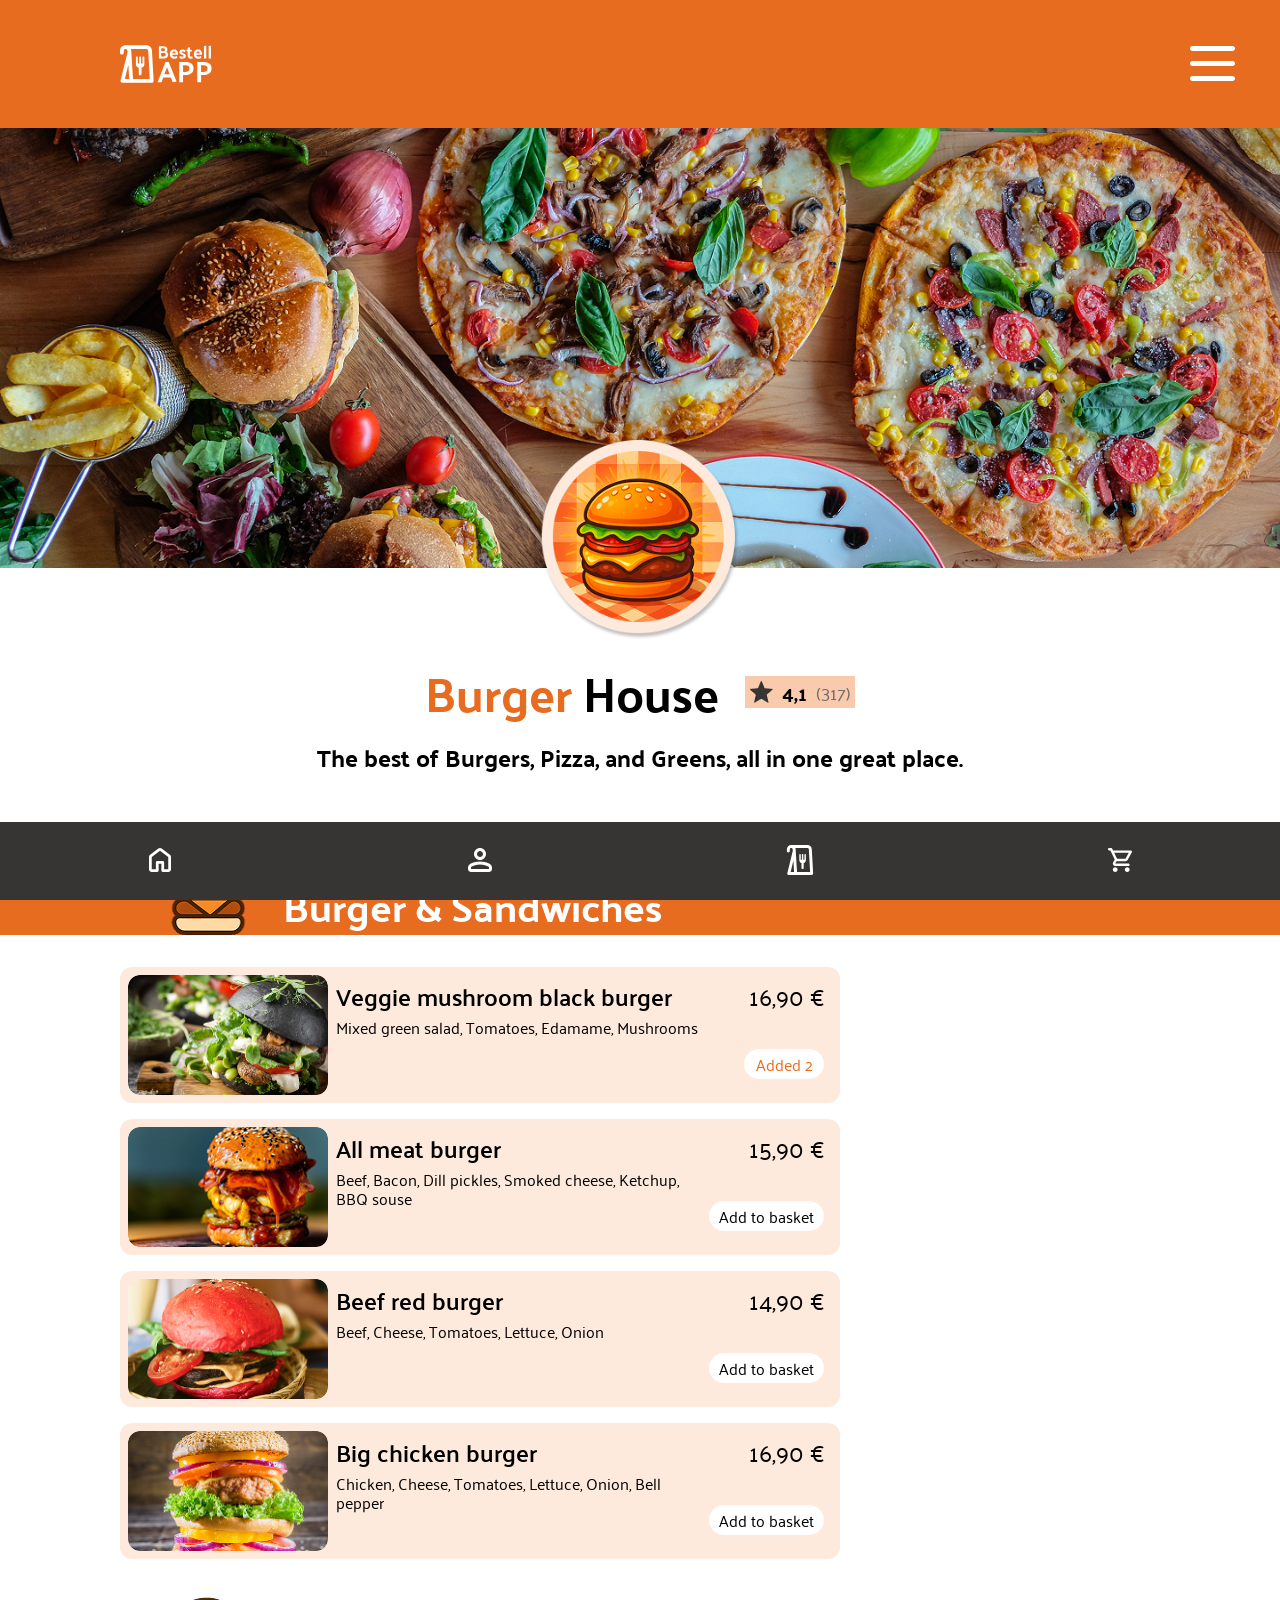
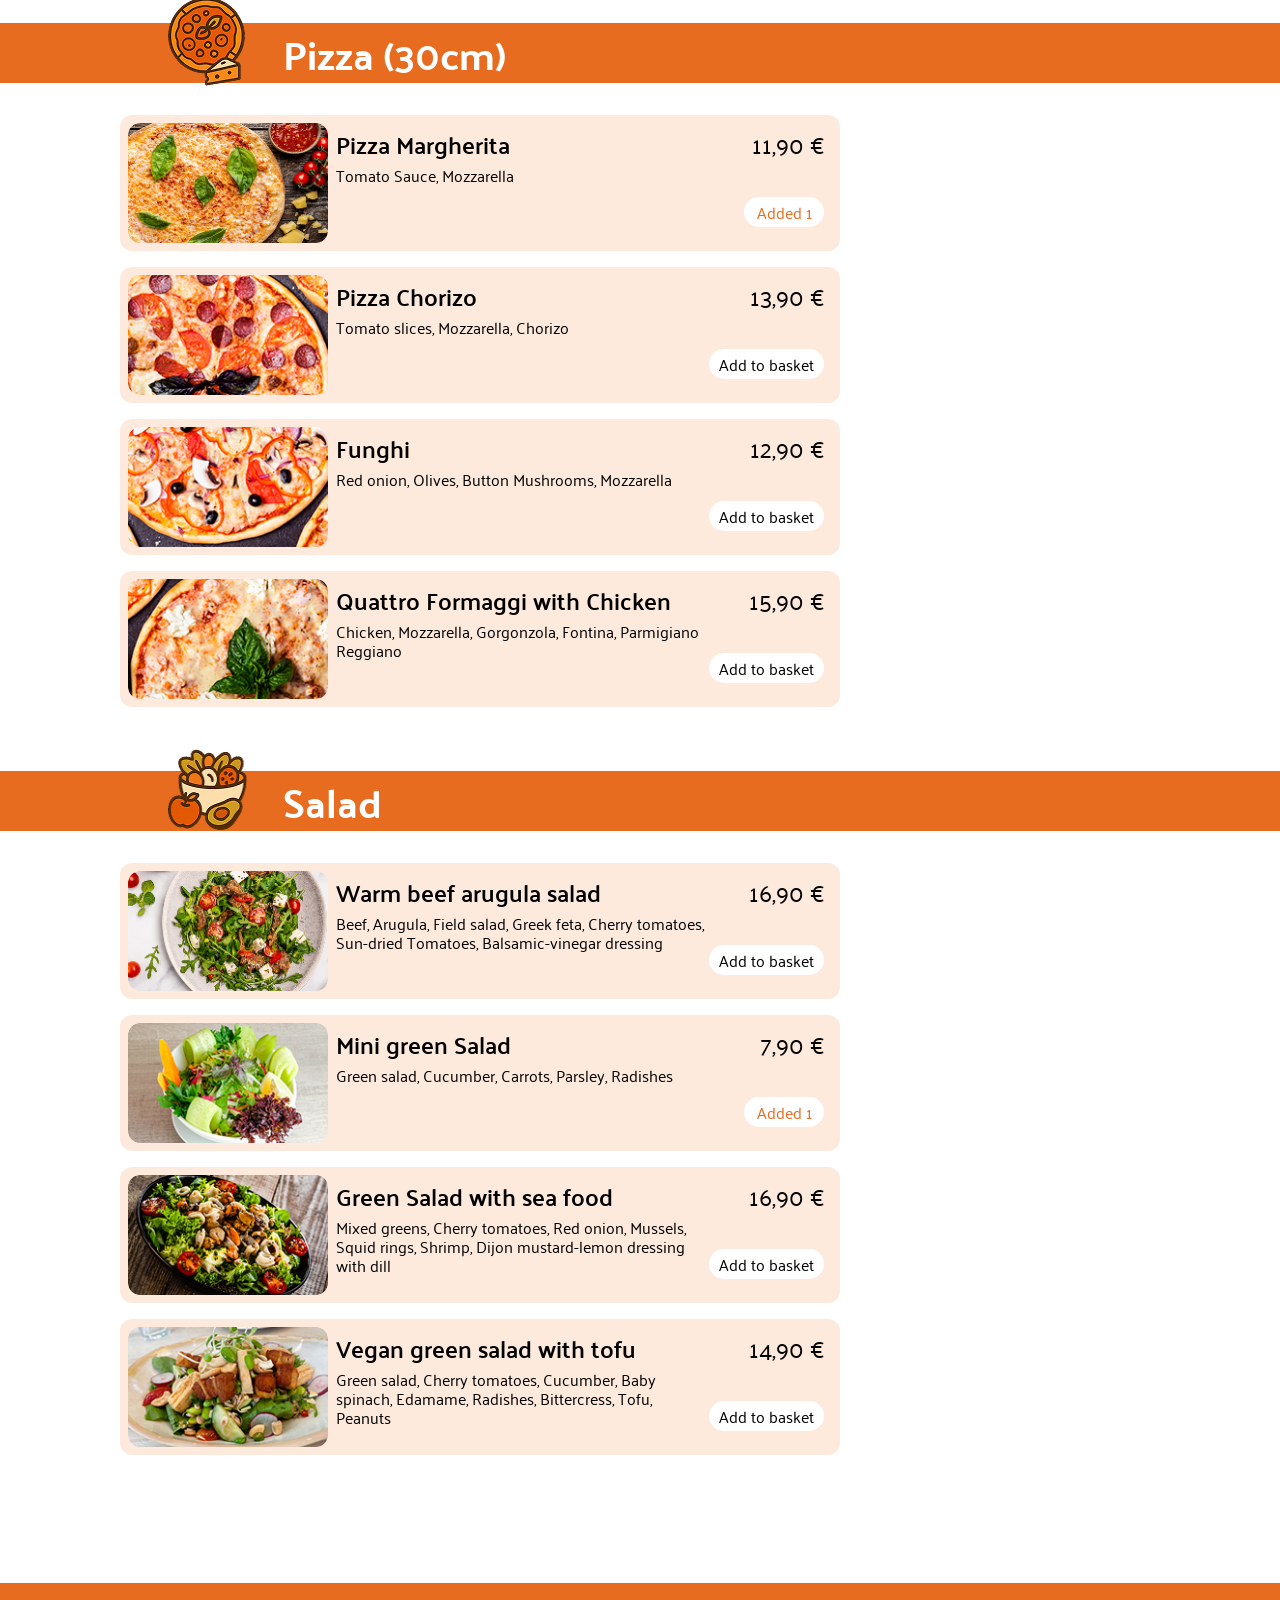
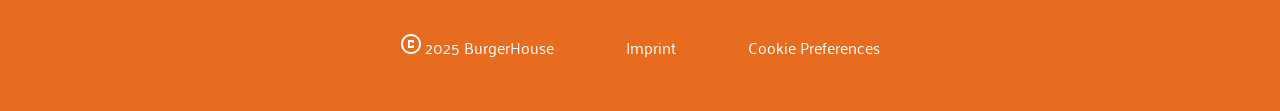
==== commit 8b7c7b1a: "fix: mobile basket logic" ====
--- a/index.html
+++ b/index.html
@@ -40,7 +40,8 @@
                 <div class="titleWrapper">
                     <h1><span class="titleHighlight">Burger</span> House</h1>
                     <div class="reviews">
-                        <img src="./assets/icons/review_star.png" alt="review_star_icon"><span class="reviewRating"> 4,1</span><span class="reviewAmount"> (317)</span>
+                        <img src="./assets/icons/review_star.png" alt="review_star_icon"><span class="reviewRating">
+                            4,1</span><span class="reviewAmount"> (317)</span>
                     </div>
                 </div>
                 <h2>The best of Burgers, Pizza, and Greens, all in one great place.</h2>
@@ -75,13 +76,14 @@
                             <p>Total</p>
                             <p id="total">0,00€</p>
                         </div>
-                        <button class="buyNowBtn" onclick="openDialog()">Buy Now</button>
+                        <button class="buyNowBtn" onclick="buyNow()">Buy Now</button>
                     </footer>
                 </div>
             </section>
 
             <section id="emptyBasket" class="emptyBasket">
-                <button class="exampleOrderBtn" aria-label="Get example order" onclick="getExampleOrder()"><img src="./assets/icons/buttons/get_example_order.png" alt="get_example_order_icon"></button>
+                <button class="exampleOrderBtn" aria-label="Get example order" onclick="getExampleOrder()"><img
+                        src="./assets/icons/buttons/get_example_order.png" alt="get_example_order_icon"></button>
                 <header>
                     <h2>Your basket</h2>
                 </header>
@@ -95,7 +97,8 @@
 
         <dialog aria-labelledby="dialogTitle" aria-describedby="dialogDescribtion" id="dialogId">
             <header>
-                <button class="closeBtn" aria-label="Close button" onclick="closeDialog()"><img src="./assets/icons/buttons/close.svg" alt="close_icon"></button>
+                <button class="closeBtn" aria-label="Close button" onclick="closeDialog(`dialogId`)"><img
+                        src="./assets/icons/buttons/close.svg" alt="close_icon"></button>
             </header>
 
             <section>
@@ -119,13 +122,14 @@
     <footer class="mobilePageFooter">
         <a href="./src/legal/imprint.html" target="_blank">Imprint</a>
         <a href="./src/legal/cookies.html" target="_blank">Cookie Preferences</a>
-        <a class="companyFooter" href="#"><img src="./assets/icons/copyright.svg" alt="copyright_icon"> 2025 BurgerHouse</a>
+        <a class="companyFooter" href="#"><img src="./assets/icons/copyright.svg" alt="copyright_icon"> 2025
+            BurgerHouse</a>
     </footer>
     <footer class="mobileBottomNav">
-        <button><img src="./assets/icons/buttons/home_btn_default.svg" alt=""></button>
-        <button><img src="./assets/icons/buttons/profile_default.svg" alt=""></button>
-        <button><img src="./assets/icons/buttons/takeout_dining_2.svg" alt=""></button>
-        <button><img src="./assets/icons/buttons/shopping_cart_default.svg" alt=""></button>
+        <button onclick="window.location.href='#'"><img src="./assets/icons/buttons/home_btn_default.svg" alt=""></button>
+        <button onclick="openProfile()"><img src="./assets/icons/buttons/profile_default.svg" alt=""></button>
+        <button onclick="openOrders()"><img src="./assets/icons/buttons/takeout_dining_2.svg" alt=""></button>
+        <button id="basketButton" onclick="openBasket()"><img src="./assets/icons/buttons/shopping_cart_default.svg" alt=""></button>
     </footer>
 </body>
 
--- a/src/styles/basket.css
+++ b/src/styles/basket.css
@@ -1,7 +1,7 @@
 /* Basket: */
 /* ------------------------------------------ */
 .basket,
-.emptyBasket {
+.emptyBasket{
     display: flex;
     flex-direction: column;
     justify-content: flex-start;
@@ -217,12 +217,7 @@
     margin-top: -8px;
 }
 
-.hidden {
-    display: none;
-}
-
-.flex-visible {
-    display: flex;
-}
+
+
 
 /* ------------------------------------------ */
--- a/src/styles/responsive.css
+++ b/src/styles/responsive.css
@@ -486,7 +486,7 @@
         width: 95%;
     }
 
-    .dish img{
+    .dish img {
         width: 100%;
         padding: 8px;
         object-fit: cover;
@@ -494,15 +494,37 @@
         border-radius: 20px;
     }
 
-    .pageFooter{
+    .pageFooter {
         display: none;
     }
 
-    .mobilePageFooter{
-        display: flex; 
+    .mobilePageFooter {
+        display: flex;
         flex-direction: column;
         gap: 8px;
         line-height: 1.2;
         margin-bottom: 78px;
     }
+
+    .basket,
+    .emptyBasket {
+        display: none;
+        position: fixed;
+        margin-top: 0;
+        border-top-right-radius: 30px;
+        border-bottom-left-radius: 0;
+        height: calc(100dvh - 78px);
+
+        left: 50%;
+        transform: translateX(-50%);
+
+    }
+}
+
+.hidden {
+    display: none;
+}
+
+.flex-visible {
+    display: flex;
 }
